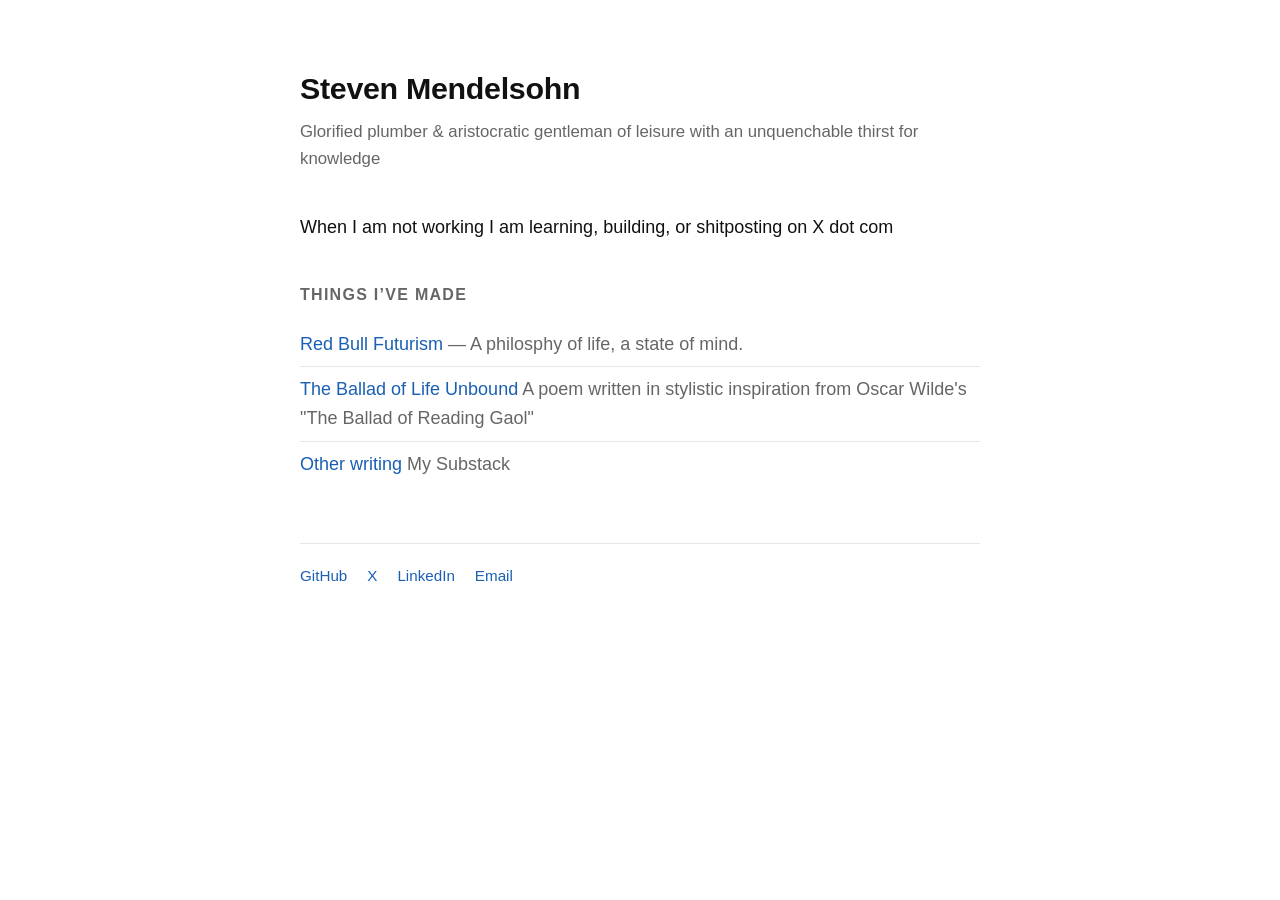
==== index.html @ cf2049a5 "init main page text" ====
<!DOCTYPE html>
<html lang="en">
<head>
  <meta charset="UTF-8" />
  <meta name="viewport" content="width=device-width, initial-scale=1.0" />
  <title>Steven Mendelsohn</title>
  <meta name="description" content="Personal website of Steven Mendelsohn." />
  <link rel="canonical" href="https://stevenmendelsohn.com/" />
  <link rel="icon" href="/favicon.svg" type="image/svg+xml" />
  <link rel="stylesheet" href="/styles.css" />

  <!-- Social link previews (shown when the page is shared) -->
  <meta property="og:type" content="website" />
  <meta property="og:title" content="Steven Mendelsohn" />
  <meta property="og:description" content="Steven Mendelsohn" />
  <meta property="og:url" content="https://stevenmendelsohn.com/" />
  <meta name="twitter:card" content="summary" />
</head>
<body>
  <main>
    <!-- Header: name + tagline -->
    <header>
      <h1>Steven Mendelsohn</h1>
      <p class="tagline">
        <!-- TODO: replace with your own one-line tagline or quote -->
        Glorified plumber & aristocratic gentleman of leisure with an unquenchable thirst for knowledge
      </p>
    </header>

    <!-- About / short bio -->
    <section class="about">
      <p>
        <!-- TODO: replace with a short bio paragraph about who you are
             and what you do. Keep it to a few sentences. -->
        When I am not working I am learning, building, or shitposting on X dot com
      </p>
    </section>

    <!-- Projects / links -->
    <section class="projects">
      <h2>Things I&rsquo;ve made</h2>
      <ul>
        <!-- TODO: replace these with your real projects/essays/links. -->
        <li>
          <a href="#">Red Bull Futurism</a>
          <span class="desc">&mdash; A philosphy of life, a state of mind.</span>
        </li>
        <li>
          <a href="#">The Ballad of Life Unbound</a>
          <span class="desc">A poem written in stylistic inspiration from Oscar Wilde's "The Ballad of Reading Gaol" </span>
        </li>
        <li>
          <a href="#">Other writing</a>
          <span class="desc">My Substack</span>
        </li>
      </ul>
    </section>
  </main>

  <!-- Social / contact footer -->
  <footer>
    <!-- TODO: replace href values with your real profiles; remove any you
         don't use. -->
    <a href="https://github.com/">GitHub</a>
    <a href="https://x.com/">X</a>
    <a href="https://www.linkedin.com/">LinkedIn</a>
    <a href="mailto:stevenmathome@gmail.com">Email</a>
  </footer>
</body>
</html>
---- styles.css ----
/* Steven Mendelsohn — personal site
   Minimalist, text-focused theme inspired by andrewmccalip.com.
   Monochrome palette, narrow centered column, blue links, no images. */

:root {
  --bg: #ffffff;
  --text: #111111;
  --muted: #666666;
  --link: #1a5fb4;
  --link-hover: #0b3d82;
  --rule: #e6e6e6;
  --max-width: 680px;
  --font: -apple-system, BlinkMacSystemFont, "Segoe UI", Roboto, Helvetica,
    Arial, sans-serif;
}

@media (prefers-color-scheme: dark) {
  :root {
    --bg: #111111;
    --text: #e8e8e8;
    --muted: #9a9a9a;
    --link: #6ab0ff;
    --link-hover: #9ccaff;
    --rule: #2a2a2a;
  }
}

* {
  box-sizing: border-box;
}

html {
  -webkit-text-size-adjust: 100%;
}

body {
  margin: 0;
  background: var(--bg);
  color: var(--text);
  font-family: var(--font);
  font-size: 18px;
  line-height: 1.6;
  padding: 4rem 1.25rem 2rem;
}

main {
  max-width: var(--max-width);
  margin: 0 auto;
}

/* Header */
header h1 {
  font-size: 1.9rem;
  font-weight: 700;
  margin: 0 0 0.4rem;
  letter-spacing: -0.01em;
}

.tagline {
  color: var(--muted);
  margin: 0;
  font-size: 1.05rem;
}

/* Sections */
section {
  margin-top: 2.5rem;
}

section h2 {
  font-size: 1rem;
  text-transform: uppercase;
  letter-spacing: 0.08em;
  color: var(--muted);
  font-weight: 600;
  margin: 0 0 0.9rem;
}

.about p {
  margin: 0;
}

/* Projects list */
.projects ul {
  list-style: none;
  margin: 0;
  padding: 0;
}

.projects li {
  padding: 0.5rem 0;
  border-bottom: 1px solid var(--rule);
}

.projects li:last-child {
  border-bottom: none;
}

.desc {
  color: var(--muted);
}

/* Links */
a {
  color: var(--link);
  text-decoration: none;
}

a:hover {
  color: var(--link-hover);
  text-decoration: underline;
}

/* Sub-page bits (project pages, 404) */
.back {
  margin: 0 0 2rem;
  font-size: 0.95rem;
}

.about p + p {
  margin-top: 1rem;
}

code {
  font-family: ui-monospace, SFMono-Regular, Menlo, Consolas, monospace;
  font-size: 0.9em;
  background: var(--rule);
  padding: 0.1em 0.35em;
  border-radius: 3px;
}

/* Footer */
footer {
  max-width: var(--max-width);
  margin: 3.5rem auto 0;
  padding-top: 1.25rem;
  border-top: 1px solid var(--rule);
  display: flex;
  flex-wrap: wrap;
  gap: 1.25rem;
  font-size: 0.95rem;
}

/* Small screens */
@media (max-width: 480px) {
  body {
    padding-top: 2.5rem;
    font-size: 17px;
  }
  header h1 {
    font-size: 1.6rem;
  }
}
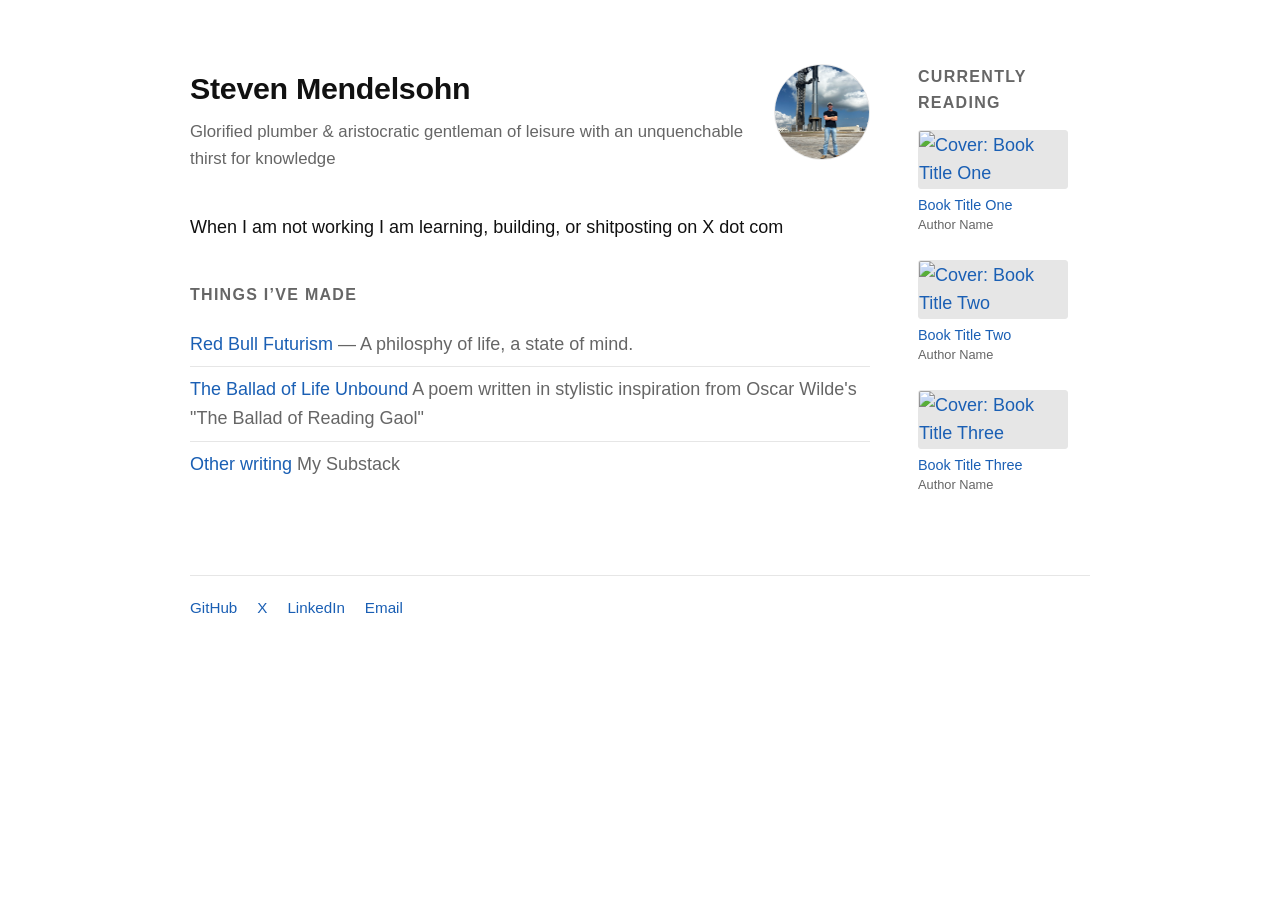
==== commit 2bb39e08: "more content" ====
--- a/index.html
+++ b/index.html
@@ -17,14 +17,20 @@
   <meta name="twitter:card" content="summary" />
 </head>
 <body>
+  <div class="layout">
   <main>
-    <!-- Header: name + tagline -->
-    <header>
-      <h1>Steven Mendelsohn</h1>
-      <p class="tagline">
-        <!-- TODO: replace with your own one-line tagline or quote -->
-        Glorified plumber & aristocratic gentleman of leisure with an unquenchable thirst for knowledge
-      </p>
+    <!-- Header: name + tagline + photo.
+         Add your photo as /images/me.png (or change the src below to match
+         your filename). A square image looks best (it's shown as a circle). -->
+    <header class="intro">
+      <div class="intro-text">
+        <h1>Steven Mendelsohn</h1>
+        <p class="tagline">
+          <!-- TODO: replace with your own one-line tagline or quote -->
+          Glorified plumber & aristocratic gentleman of leisure with an unquenchable thirst for knowledge
+        </p>
+      </div>
+      <img class="avatar" src="/images/me.jpeg" alt="Steven Mendelsohn" />
     </header>
 
     <!-- About / short bio -->
@@ -40,22 +46,52 @@
     <section class="projects">
       <h2>Things I&rsquo;ve made</h2>
       <ul>
-        <!-- TODO: replace these with your real projects/essays/links. -->
+        <!-- Each <li> is one item. To make it go somewhere, replace the #
+             inside href="#" with your URL (e.g. href="https://...").
+             The text between <a> and </a> is the clickable title. -->
         <li>
           <a href="#">Red Bull Futurism</a>
+          <!--      ▲ put your link in place of the # above -->
           <span class="desc">&mdash; A philosphy of life, a state of mind.</span>
         </li>
         <li>
           <a href="#">The Ballad of Life Unbound</a>
+          <!--      ▲ put your link in place of the # above -->
           <span class="desc">A poem written in stylistic inspiration from Oscar Wilde's "The Ballad of Reading Gaol" </span>
         </li>
         <li>
           <a href="#">Other writing</a>
+          <!--      ▲ put your link in place of the # above (your Substack URL) -->
           <span class="desc">My Substack</span>
         </li>
       </ul>
     </section>
   </main>
+
+  <!-- Currently reading sidebar.
+       To add/swap a book: change the href (where it links to), the img src
+       (the cover file in /images/), the title text, and the author. -->
+  <aside class="reading">
+    <h2>Currently reading</h2>
+    <ul>
+      <li>
+        <a href="#"><img src="/images/book-1.png" alt="Cover: Book Title One" loading="lazy" /></a>
+        <a class="book-title" href="#">Book Title One</a>
+        <span class="book-author">Author Name</span>
+      </li>
+      <li>
+        <a href="#"><img src="/images/book-2.png" alt="Cover: Book Title Two" loading="lazy" /></a>
+        <a class="book-title" href="#">Book Title Two</a>
+        <span class="book-author">Author Name</span>
+      </li>
+      <li>
+        <a href="#"><img src="/images/book-3.png" alt="Cover: Book Title Three" loading="lazy" /></a>
+        <a class="book-title" href="#">Book Title Three</a>
+        <span class="book-author">Author Name</span>
+      </li>
+    </ul>
+  </aside>
+  </div>
 
   <!-- Social / contact footer -->
   <footer>
--- a/styles.css
+++ b/styles.css
@@ -10,6 +10,7 @@
   --link-hover: #0b3d82;
   --rule: #e6e6e6;
   --max-width: 680px;
+  --layout-width: 900px;
   --font: -apple-system, BlinkMacSystemFont, "Segoe UI", Roboto, Helvetica,
     Arial, sans-serif;
 }
@@ -43,9 +44,18 @@
   padding: 4rem 1.25rem 2rem;
 }
 
+.layout {
+  display: flex;
+  gap: 3rem;
+  max-width: var(--layout-width);
+  margin: 0 auto;
+  align-items: flex-start;
+}
+
 main {
+  flex: 1 1 auto;
+  min-width: 0;
   max-width: var(--max-width);
-  margin: 0 auto;
 }
 
 /* Header */
@@ -62,12 +72,35 @@
   font-size: 1.05rem;
 }
 
+/* Intro row: text on the left, photo on the top right */
+.intro {
+  display: flex;
+  align-items: flex-start;
+  gap: 1.5rem;
+}
+
+.intro-text {
+  flex: 1 1 auto;
+  min-width: 0;
+}
+
+.avatar {
+  flex: 0 0 auto;
+  width: 96px;
+  height: 96px;
+  border-radius: 50%;
+  object-fit: cover;
+  border: 1px solid var(--rule);
+  background: var(--rule);
+}
+
 /* Sections */
 section {
   margin-top: 2.5rem;
 }
 
-section h2 {
+section h2,
+.reading h2 {
   font-size: 1rem;
   text-transform: uppercase;
   letter-spacing: 0.08em;
@@ -129,9 +162,47 @@
   border-radius: 3px;
 }
 
+/* Currently reading sidebar */
+.reading {
+  flex: 0 0 150px;
+  width: 150px;
+}
+
+.reading ul {
+  list-style: none;
+  margin: 0;
+  padding: 0;
+}
+
+.reading li {
+  margin-bottom: 1.5rem;
+}
+
+.reading img {
+  display: block;
+  width: 100%;
+  height: auto;
+  border: 1px solid var(--rule);
+  border-radius: 3px;
+  background: var(--rule);
+}
+
+.reading .book-title {
+  display: block;
+  margin-top: 0.45rem;
+  font-size: 0.9rem;
+  line-height: 1.3;
+}
+
+.reading .book-author {
+  display: block;
+  font-size: 0.8rem;
+  color: var(--muted);
+}
+
 /* Footer */
 footer {
-  max-width: var(--max-width);
+  max-width: var(--layout-width);
   margin: 3.5rem auto 0;
   padding-top: 1.25rem;
   border-top: 1px solid var(--rule);
@@ -141,6 +212,28 @@
   font-size: 0.95rem;
 }
 
+/* Stack the sidebar below the content on narrower screens */
+@media (max-width: 760px) {
+  .layout {
+    flex-direction: column;
+    gap: 0;
+  }
+  .reading {
+    flex: none;
+    width: 100%;
+    margin-top: 2.5rem;
+  }
+  .reading ul {
+    display: flex;
+    flex-wrap: wrap;
+    gap: 1.25rem;
+  }
+  .reading li {
+    width: 110px;
+    margin-bottom: 0;
+  }
+}
+
 /* Small screens */
 @media (max-width: 480px) {
   body {
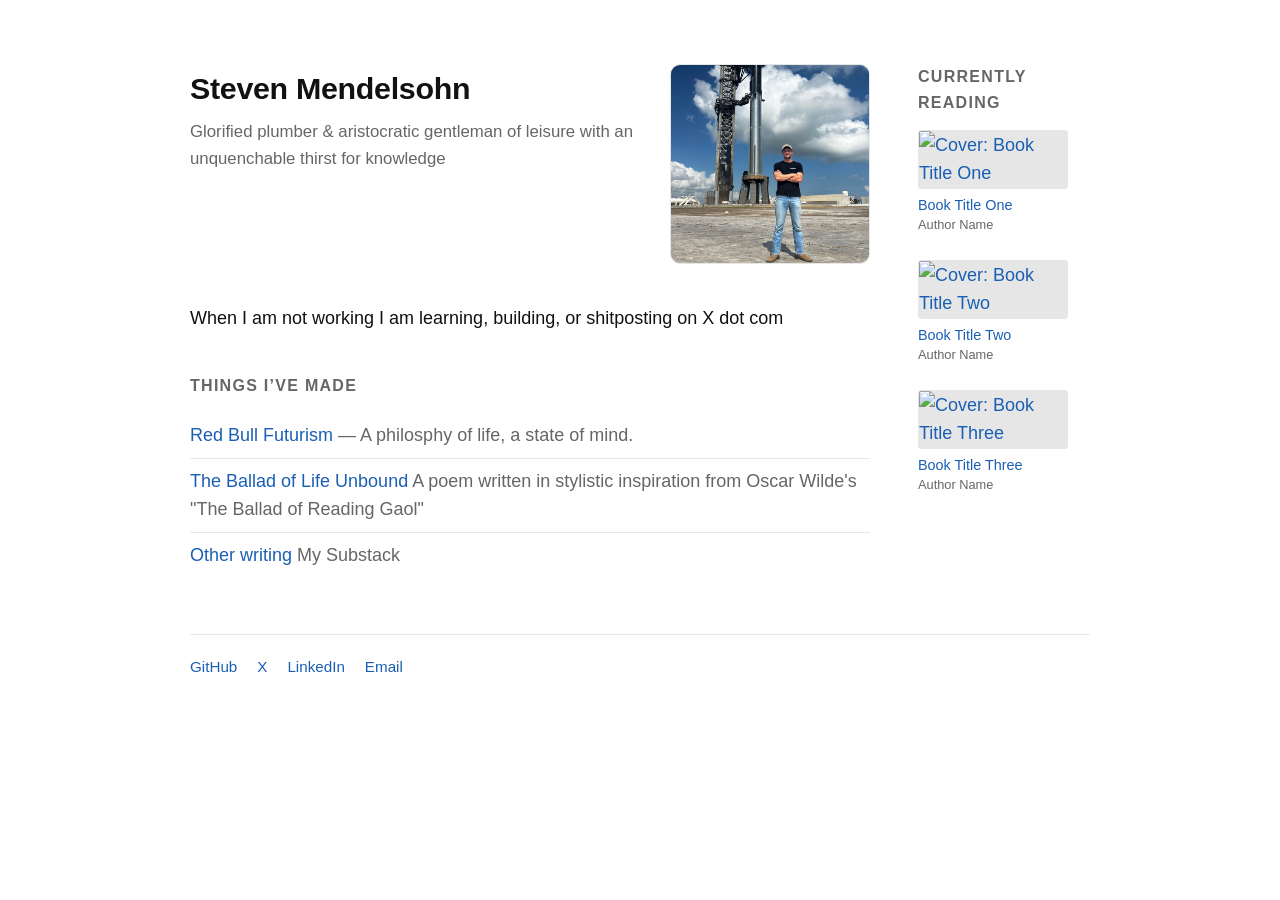
==== commit e258cc9a: "fixed index" ====
--- a/index.html
+++ b/index.html
@@ -50,18 +50,15 @@
              inside href="#" with your URL (e.g. href="https://...").
              The text between <a> and </a> is the clickable title. -->
         <li>
-          <a href="#">Red Bull Futurism</a>
-          <!--      ▲ put your link in place of the # above -->
+          <a href="https://www.redbullfuturism.com/">Red Bull Futurism</a>
           <span class="desc">&mdash; A philosphy of life, a state of mind.</span>
         </li>
         <li>
-          <a href="#">The Ballad of Life Unbound</a>
-          <!--      ▲ put your link in place of the # above -->
+          <a href="https://substack.com/home/post/p-151609681">The Ballad of Life Unbound</a>
           <span class="desc">A poem written in stylistic inspiration from Oscar Wilde's "The Ballad of Reading Gaol" </span>
         </li>
         <li>
-          <a href="#">Other writing</a>
-          <!--      ▲ put your link in place of the # above (your Substack URL) -->
+          <a href="https://substack.com/@redbullfuturist">Other writing</a>
           <span class="desc">My Substack</span>
         </li>
       </ul>
--- a/styles.css
+++ b/styles.css
@@ -86,9 +86,9 @@
 
 .avatar {
   flex: 0 0 auto;
-  width: 96px;
-  height: 96px;
-  border-radius: 50%;
+  width: 200px;
+  height: 200px;
+  border-radius: 10px;
   object-fit: cover;
   border: 1px solid var(--rule);
   background: var(--rule);
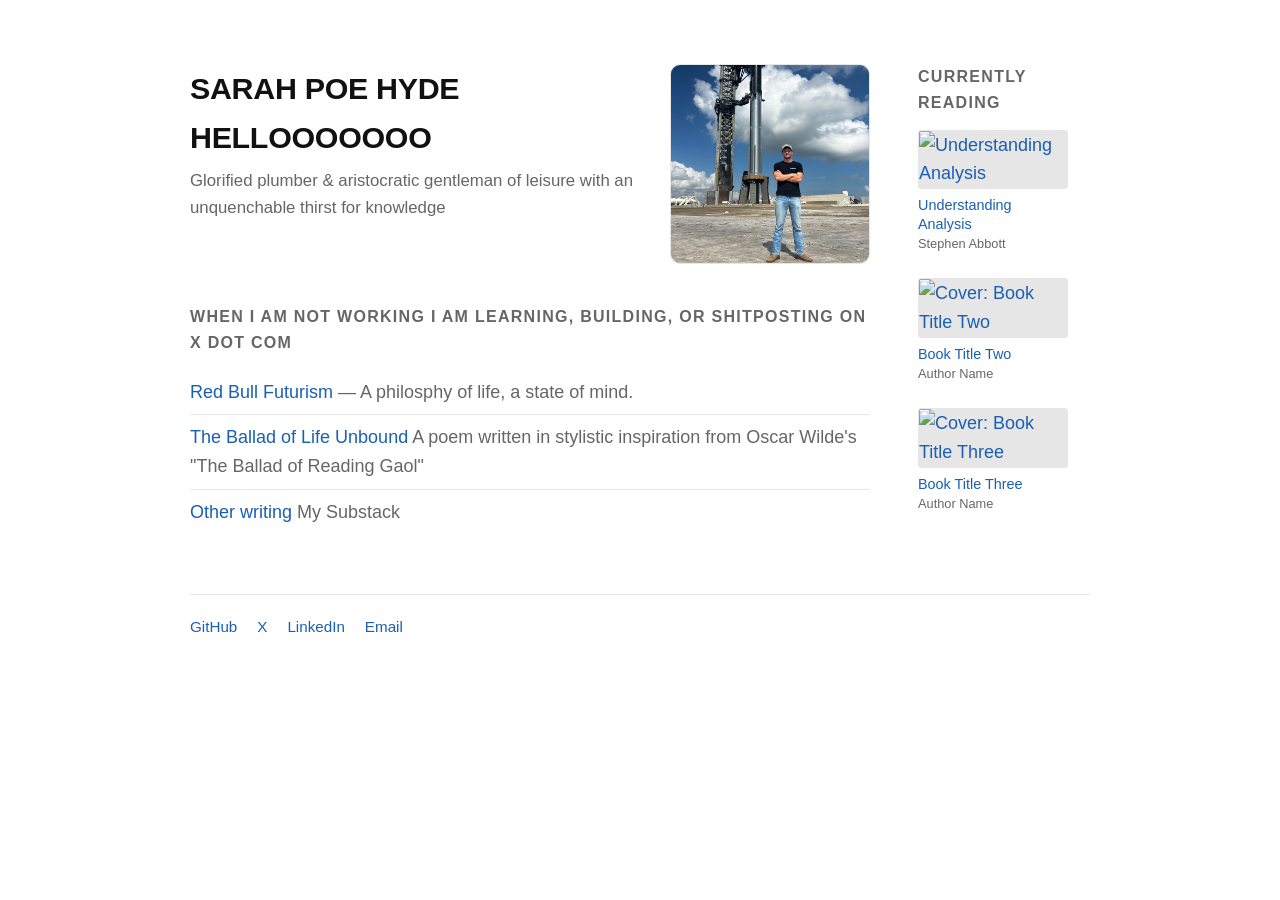
==== commit 4417a726: "lol" ====
--- a/index.html
+++ b/index.html
@@ -24,7 +24,7 @@
          your filename). A square image looks best (it's shown as a circle). -->
     <header class="intro">
       <div class="intro-text">
-        <h1>Steven Mendelsohn</h1>
+        <h1>SARAH POE HYDE HELLOOOOOOO</h1>
         <p class="tagline">
           <!-- TODO: replace with your own one-line tagline or quote -->
           Glorified plumber & aristocratic gentleman of leisure with an unquenchable thirst for knowledge
@@ -33,18 +33,10 @@
       <img class="avatar" src="/images/me.jpeg" alt="Steven Mendelsohn" />
     </header>
 
-    <!-- About / short bio -->
-    <section class="about">
-      <p>
-        <!-- TODO: replace with a short bio paragraph about who you are
-             and what you do. Keep it to a few sentences. -->
-        When I am not working I am learning, building, or shitposting on X dot com
-      </p>
-    </section>
-
     <!-- Projects / links -->
     <section class="projects">
-      <h2>Things I&rsquo;ve made</h2>
+      <h2>        When I am not working I am learning, building, or shitposting on X dot com
+</h2>
       <ul>
         <!-- Each <li> is one item. To make it go somewhere, replace the #
              inside href="#" with your URL (e.g. href="https://...").
@@ -72,9 +64,10 @@
     <h2>Currently reading</h2>
     <ul>
       <li>
-        <a href="#"><img src="/images/book-1.png" alt="Cover: Book Title One" loading="lazy" /></a>
-        <a class="book-title" href="#">Book Title One</a>
-        <span class="book-author">Author Name</span>
+        <a href="https://www.amazon.com/dp/1493927116?lv=shuf&channelId=500&plpRedirect=mhFallback"><img src="/images/calc.jpeg" alt="Understanding Analysis" loading="lazy" /></a>
+        <a class="book-title" href="#">Understanding Analysis
+</a>
+        <span class="book-author">Stephen Abbott</span>
       </li>
       <li>
         <a href="#"><img src="/images/book-2.png" alt="Cover: Book Title Two" loading="lazy" /></a>
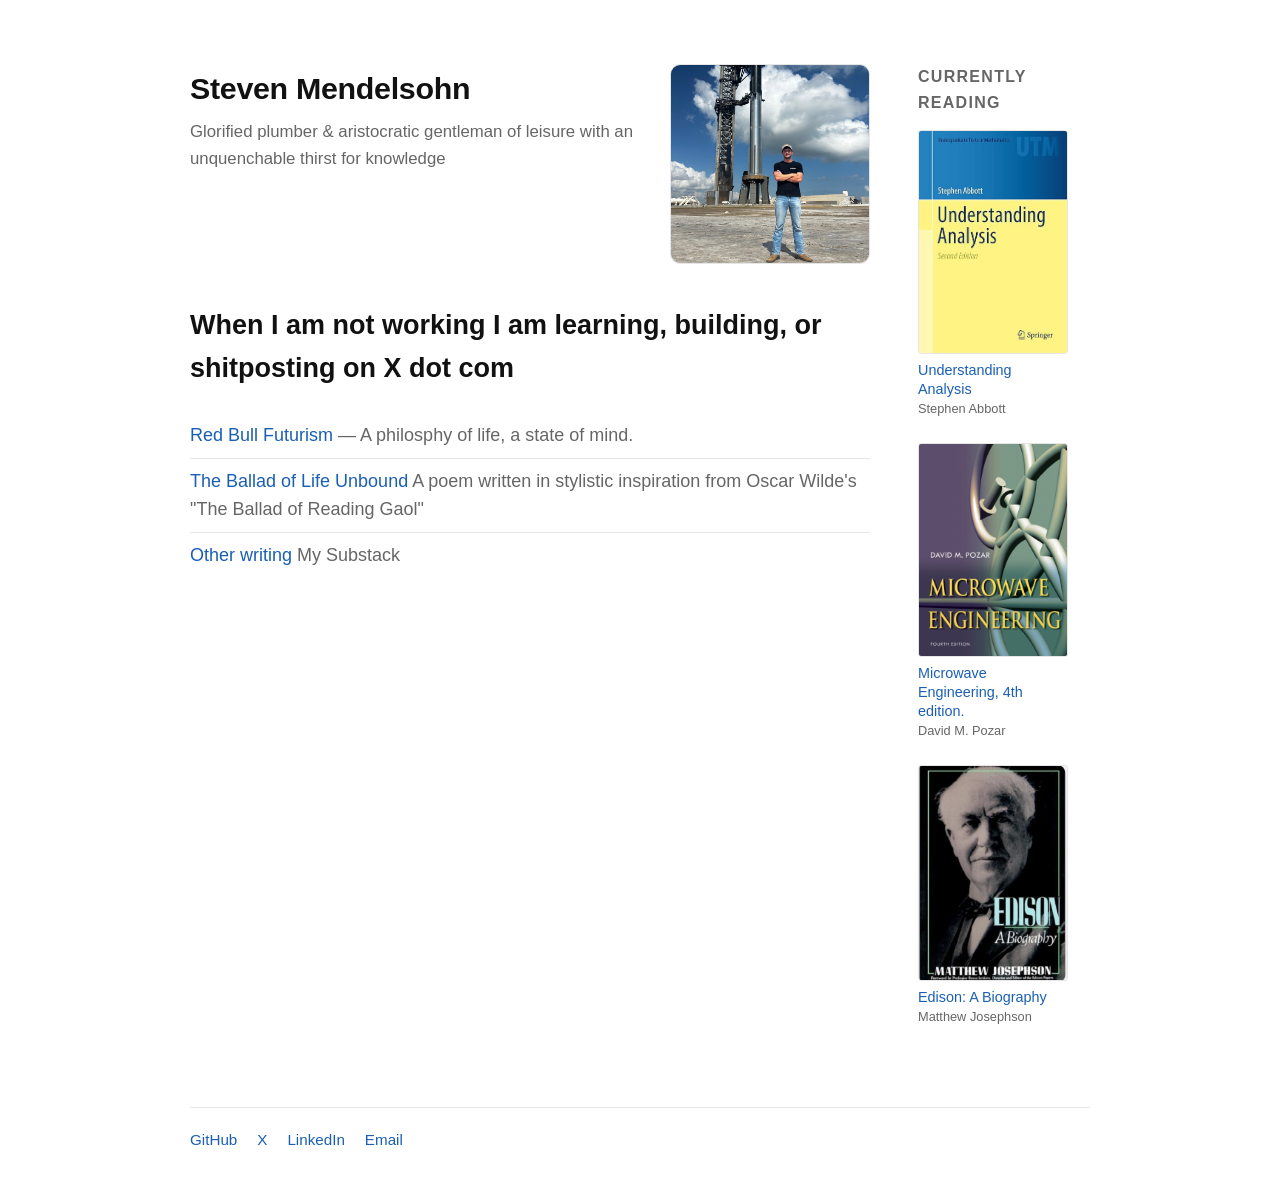
==== commit 4736fc8e: "bulk info, revert LOL" ====
--- a/index.html
+++ b/index.html
@@ -24,7 +24,7 @@
          your filename). A square image looks best (it's shown as a circle). -->
     <header class="intro">
       <div class="intro-text">
-        <h1>SARAH POE HYDE HELLOOOOOOO</h1>
+        <h1>Steven Mendelsohn</h1>
         <p class="tagline">
           <!-- TODO: replace with your own one-line tagline or quote -->
           Glorified plumber & aristocratic gentleman of leisure with an unquenchable thirst for knowledge
@@ -35,8 +35,7 @@
 
     <!-- Projects / links -->
     <section class="projects">
-      <h2>        When I am not working I am learning, building, or shitposting on X dot com
-</h2>
+      <h1>When I am not working I am learning, building, or shitposting on X dot com</h1>
       <ul>
         <!-- Each <li> is one item. To make it go somewhere, replace the #
              inside href="#" with your URL (e.g. href="https://...").
@@ -64,20 +63,20 @@
     <h2>Currently reading</h2>
     <ul>
       <li>
-        <a href="https://www.amazon.com/dp/1493927116?lv=shuf&channelId=500&plpRedirect=mhFallback"><img src="/images/calc.jpeg" alt="Understanding Analysis" loading="lazy" /></a>
+        <a href="https://www.amazon.com/dp/1493927116?lv=shuf&channelId=500&plpRedirect=mhFallback"><img src="/images/calc.jpg" alt="Understanding Analysis" loading="lazy" /></a>
         <a class="book-title" href="#">Understanding Analysis
 </a>
         <span class="book-author">Stephen Abbott</span>
       </li>
       <li>
-        <a href="#"><img src="/images/book-2.png" alt="Cover: Book Title Two" loading="lazy" /></a>
-        <a class="book-title" href="#">Book Title Two</a>
-        <span class="book-author">Author Name</span>
+        <a href="#"><img src="/images/RF.png" alt="Pozar, Microwave Engineering, 4th edition." loading="lazy" /></a>
+        <a class="book-title" href="#">Microwave Engineering, 4th edition.</a>
+        <span class="book-author">David M. Pozar</span>
       </li>
       <li>
-        <a href="#"><img src="/images/book-3.png" alt="Cover: Book Title Three" loading="lazy" /></a>
-        <a class="book-title" href="#">Book Title Three</a>
-        <span class="book-author">Author Name</span>
+        <a href="#"><img src="/images/Edi.png" alt="Edison: A Biography" loading="lazy" /></a>
+        <a class="book-title" href="#">Edison: A Biography</a>
+        <span class="book-author">Matthew Josephson</span>
       </li>
     </ul>
   </aside>
@@ -87,9 +86,9 @@
   <footer>
     <!-- TODO: replace href values with your real profiles; remove any you
          don't use. -->
-    <a href="https://github.com/">GitHub</a>
-    <a href="https://x.com/">X</a>
-    <a href="https://www.linkedin.com/">LinkedIn</a>
+    <a href="https://github.com/Stevenmathome">GitHub</a>
+    <a href="https://x.com/redbullfuturist">X</a>
+    <a href="www.linkedin.com/in/steven-mendelsohn">LinkedIn</a>
     <a href="mailto:stevenmathome@gmail.com">Email</a>
   </footer>
 </body>
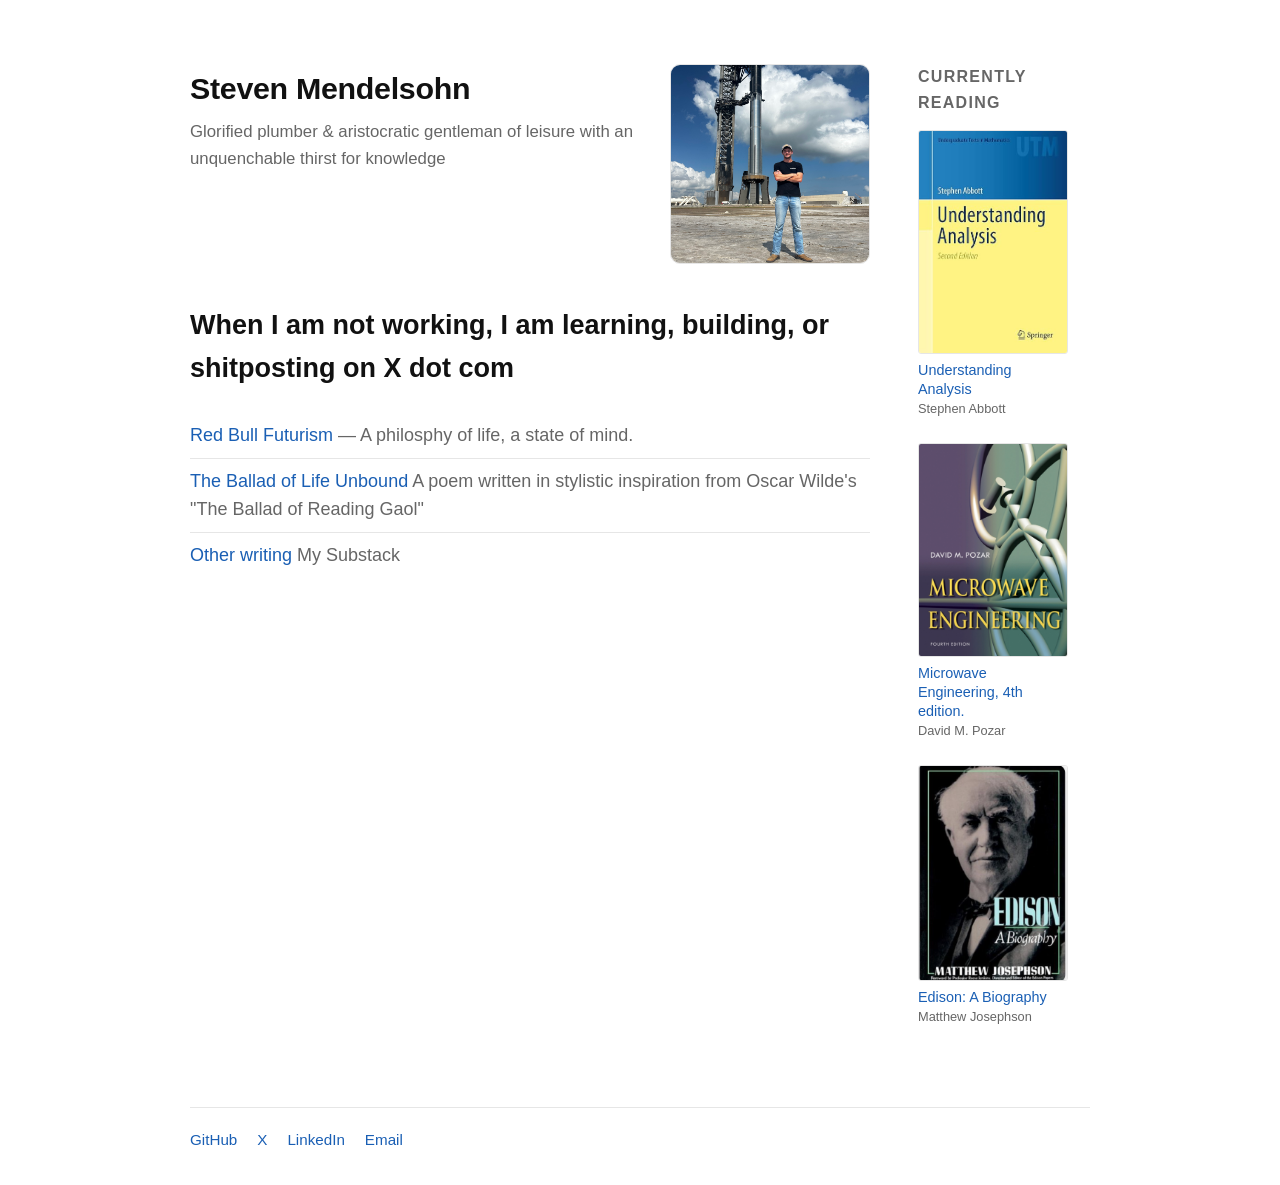
==== commit 4ec44d52: "grammar" ====
--- a/index.html
+++ b/index.html
@@ -35,7 +35,7 @@
 
     <!-- Projects / links -->
     <section class="projects">
-      <h1>When I am not working I am learning, building, or shitposting on X dot com</h1>
+      <h1>When I am not working, I am learning, building, or shitposting on X dot com</h1>
       <ul>
         <!-- Each <li> is one item. To make it go somewhere, replace the #
              inside href="#" with your URL (e.g. href="https://...").
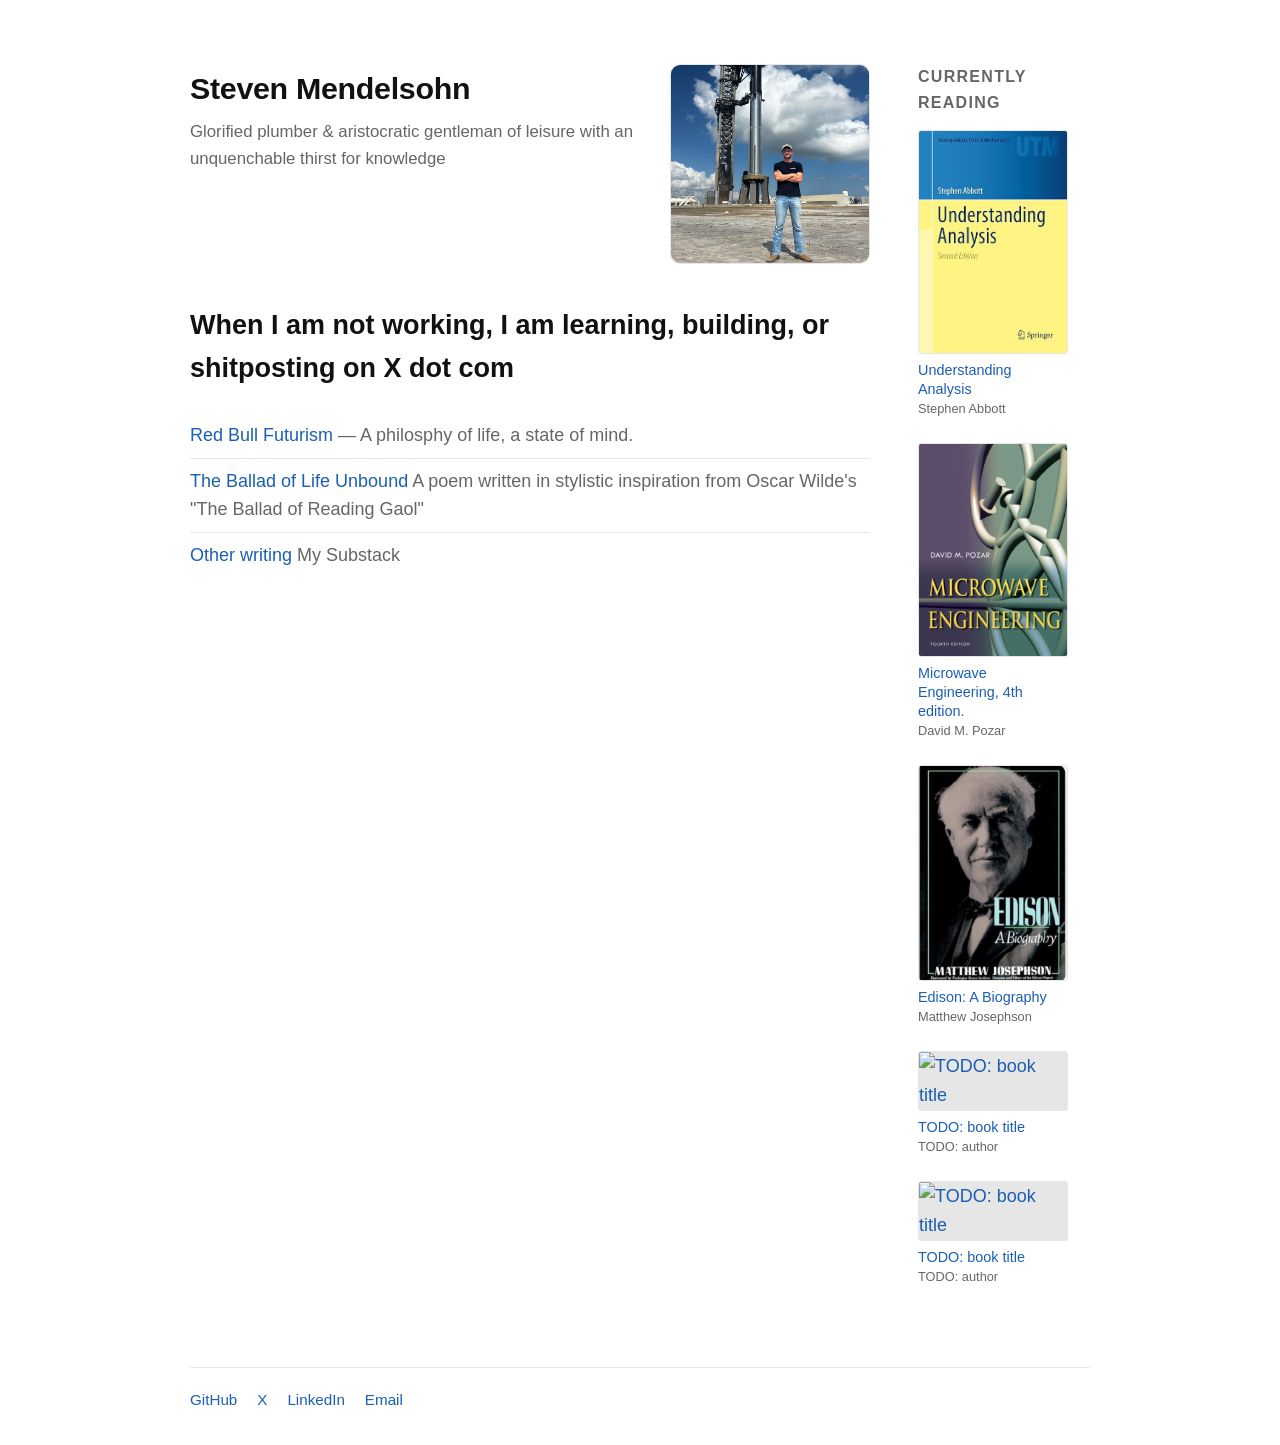
==== commit 4282a6c4: "two new books on the right side?" ====
--- a/index.html
+++ b/index.html
@@ -78,6 +78,16 @@
         <a class="book-title" href="#">Edison: A Biography</a>
         <span class="book-author">Matthew Josephson</span>
       </li>
+      <li>
+        <a href="#"><img src="/images/TODO-book5.jpg" alt="TODO: book title" loading="lazy" /></a>
+        <a class="book-title" href="#">TODO: book title</a>
+        <span class="book-author">TODO: author</span>
+      </li>
+      <li>
+        <a href="#"><img src="/images/TODO-book6.jpg" alt="TODO: book title" loading="lazy" /></a>
+        <a class="book-title" href="#">TODO: book title</a>
+        <span class="book-author">TODO: author</span>
+      </li>
     </ul>
   </aside>
   </div>
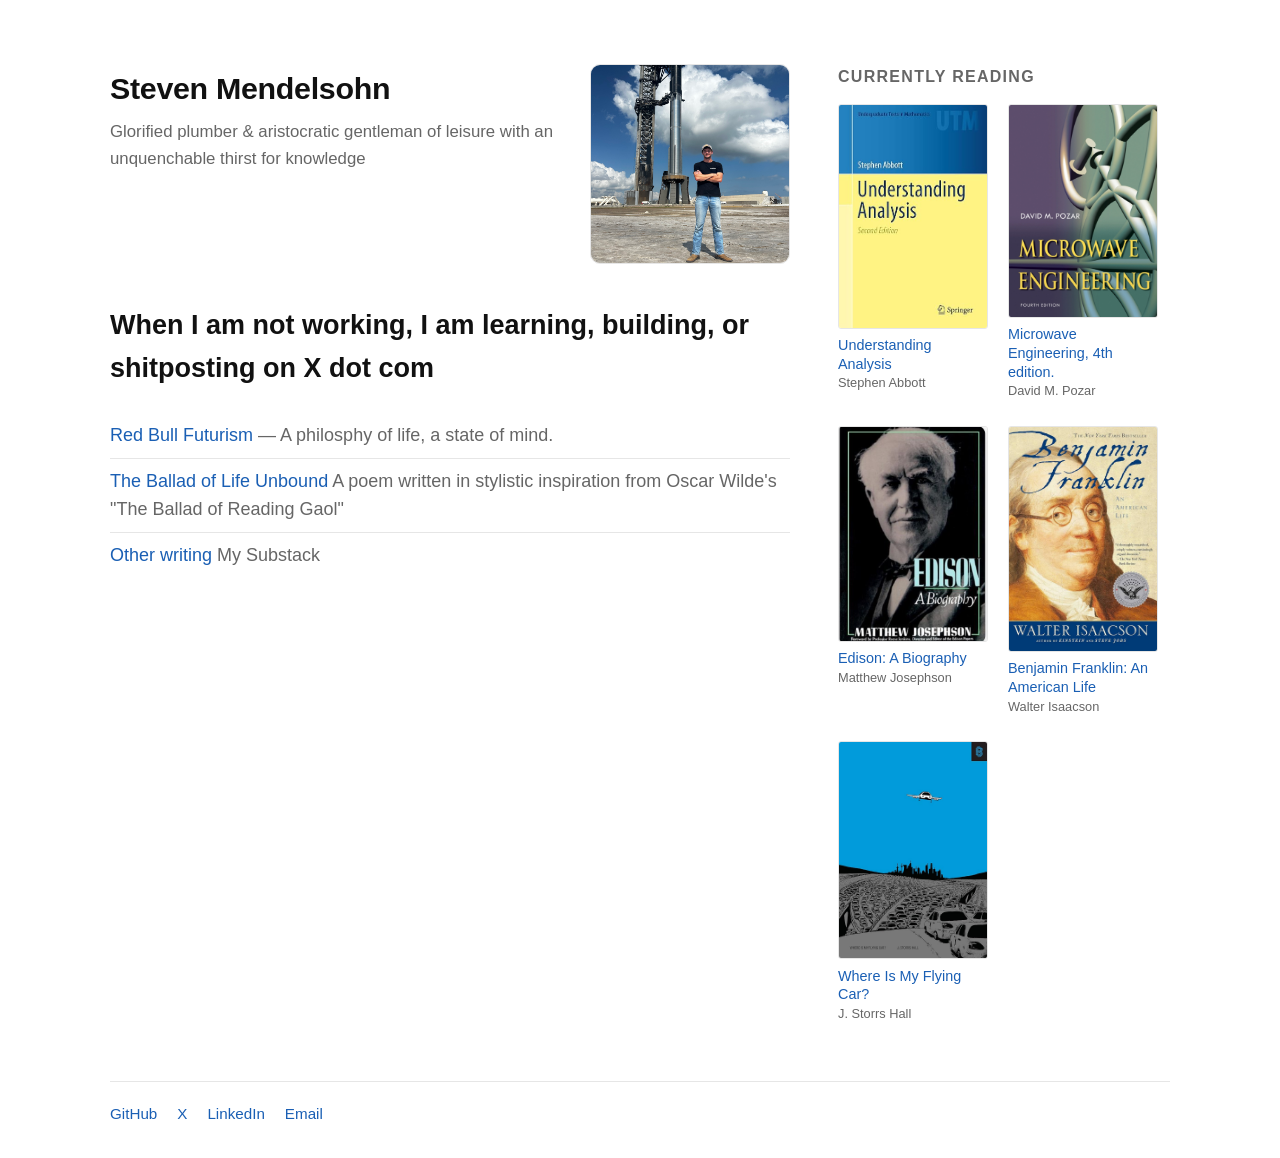
==== commit a52ed576: "fix to book display" ====
--- a/index.html
+++ b/index.html
@@ -79,14 +79,14 @@
         <span class="book-author">Matthew Josephson</span>
       </li>
       <li>
-        <a href="#"><img src="/images/TODO-book5.jpg" alt="TODO: book title" loading="lazy" /></a>
-        <a class="book-title" href="#">TODO: book title</a>
-        <span class="book-author">TODO: author</span>
+        <a href="#"><img src="/images/benfrank.jpg" alt="Benjamin Franklin: An American Life" loading="lazy" /></a>
+        <a class="book-title" href="#">Benjamin Franklin: An American Life</a>
+        <span class="book-author">Walter Isaacson</span>
       </li>
       <li>
-        <a href="#"><img src="/images/TODO-book6.jpg" alt="TODO: book title" loading="lazy" /></a>
-        <a class="book-title" href="#">TODO: book title</a>
-        <span class="book-author">TODO: author</span>
+        <a href="#"><img src="/images/car.jpg" alt="Where Is My Flying Car?" loading="lazy" /></a>
+        <a class="book-title" href="#">Where Is My Flying Car?</a>
+        <span class="book-author">J. Storrs Hall</span>
       </li>
     </ul>
   </aside>
--- a/styles.css
+++ b/styles.css
@@ -10,7 +10,7 @@
   --link-hover: #0b3d82;
   --rule: #e6e6e6;
   --max-width: 680px;
-  --layout-width: 900px;
+  --layout-width: 1060px;
   --font: -apple-system, BlinkMacSystemFont, "Segoe UI", Roboto, Helvetica,
     Arial, sans-serif;
 }
@@ -164,18 +164,21 @@
 
 /* Currently reading sidebar */
 .reading {
-  flex: 0 0 150px;
-  width: 150px;
+  flex: 0 0 320px;
+  width: 320px;
 }
 
 .reading ul {
   list-style: none;
   margin: 0;
   padding: 0;
+  display: grid;
+  grid-template-columns: repeat(2, 1fr);
+  gap: 1.5rem 1.25rem;
 }
 
 .reading li {
-  margin-bottom: 1.5rem;
+  margin-bottom: 0;
 }
 
 .reading img {
